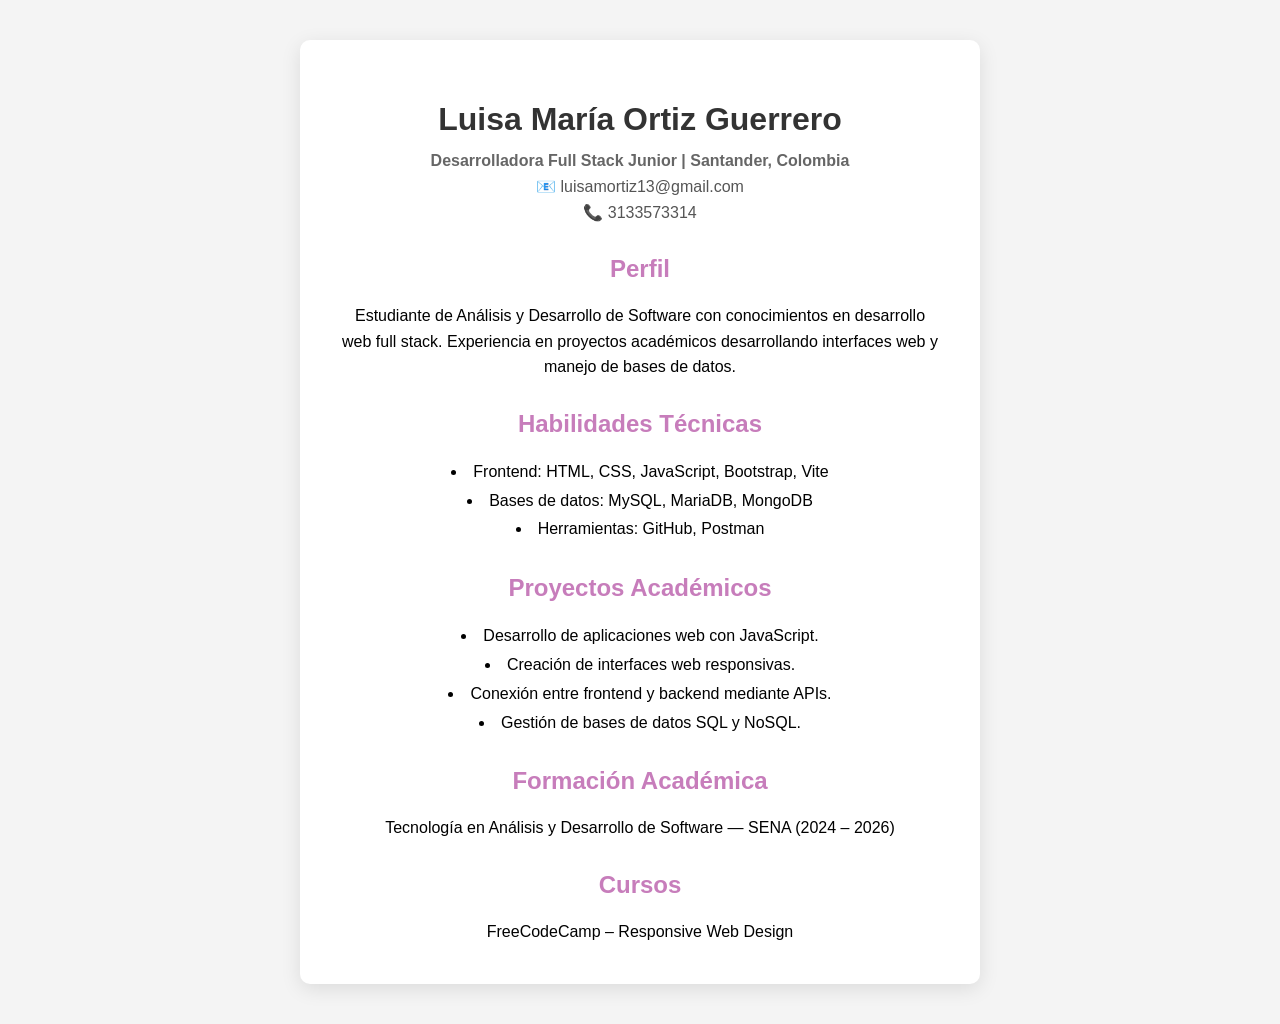
==== cvLuisaOrtiz/index.html @ 40b9abbe "Add files via upload" ====
<!DOCTYPE html>
<html lang="es">

<head>
<meta charset="UTF-8">
<title>CV Luisa Ortiz</title>

<link rel="stylesheet" href="style.css">

</head>

<body>

<div class="cv">

<h1>Luisa María Ortiz Guerrero</h1>

<p class="titulo">
Desarrolladora Full Stack Junior | Santander, Colombia
</p>

<p class="contacto">
📧 luisamortiz13@gmail.com <br>
📞 3133573314
</p>

<h2>Perfil</h2>

<p>
Estudiante de Análisis y Desarrollo de Software con conocimientos en desarrollo web full stack.
Experiencia en proyectos académicos desarrollando interfaces web y manejo de bases de datos.
</p>

<h2>Habilidades Técnicas</h2>

<ul>
<li>Frontend: HTML, CSS, JavaScript, Bootstrap, Vite</li>
<li>Bases de datos: MySQL, MariaDB, MongoDB</li>
<li>Herramientas: GitHub, Postman</li>
</ul>

<h2>Proyectos Académicos</h2>

<ul>
<li>Desarrollo de aplicaciones web con JavaScript.</li>
<li>Creación de interfaces web responsivas.</li>
<li>Conexión entre frontend y backend mediante APIs.</li>
<li>Gestión de bases de datos SQL y NoSQL.</li>
</ul>

<h2>Formación Académica</h2>

<p>
Tecnología en Análisis y Desarrollo de Software — SENA (2024 – 2026)
</p>

<h2>Cursos</h2>

<p>
FreeCodeCamp – Responsive Web Design
</p>

</div>

</body>
</html>
---- cvLuisaOrtiz/style.css ----
body{
font-family: Arial, sans-serif;
background:#f4f4f4;
margin:0;
padding:40px;
display:flex;
justify-content:center;
}

.cv{
max-width:800px;
background:white;
margin:auto;
padding:40px;
border-radius:10px;
box-shadow:0 5px 20px rgba(0,0,0,0.1);
text-align:center;
}

h1{
color:#333;
margin-bottom:10px;
}

.titulo{
font-weight:bold;
color:#666;
}

.contacto{
margin-bottom:20px;
color:#555;
}

h2{
color:#c77dbb;
margin-top:30px;
}

.cv{
max-width:800px;
background:white;
margin:auto;
padding:40px;
border-radius:10px;
box-shadow:0 5px 20px rgba(0,0,0,0.1);
text-align:center;
}



p{
line-height:1.6;
max-width:600px;
margin:auto;
}

ul{
line-height:1.8;
list-style-position:inside;
padding:0;
}
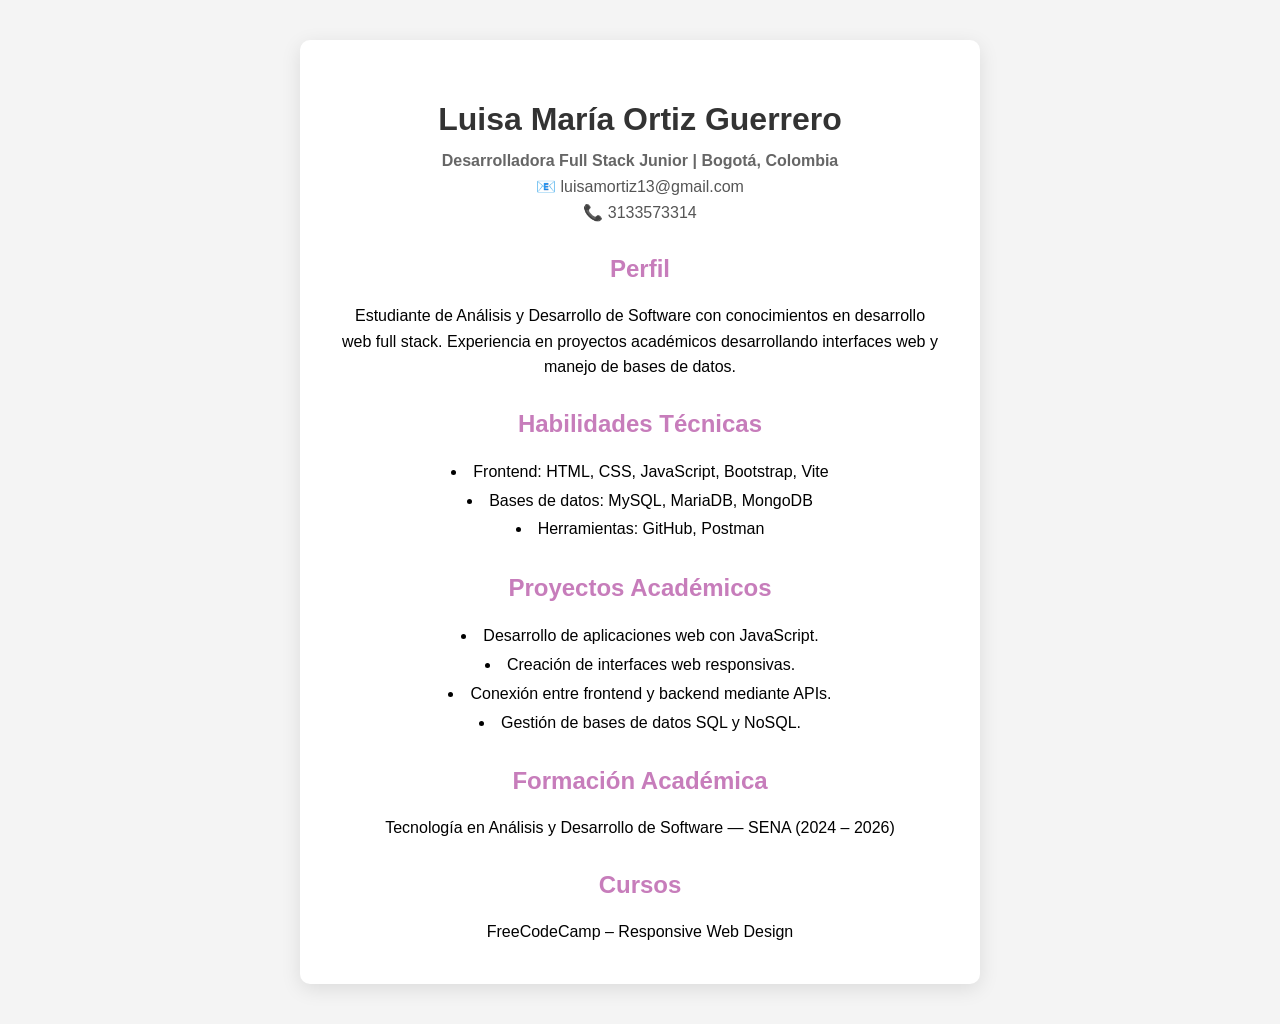
==== commit 8ac81295: "Add files via upload" ====
--- a/cvLuisaOrtiz/index.html
+++ b/cvLuisaOrtiz/index.html
@@ -16,7 +16,7 @@
 <h1>Luisa María Ortiz Guerrero</h1>
 
 <p class="titulo">
-Desarrolladora Full Stack Junior | Santander, Colombia
+Desarrolladora Full Stack Junior | Bogotá, Colombia
 </p>
 
 <p class="contacto">
